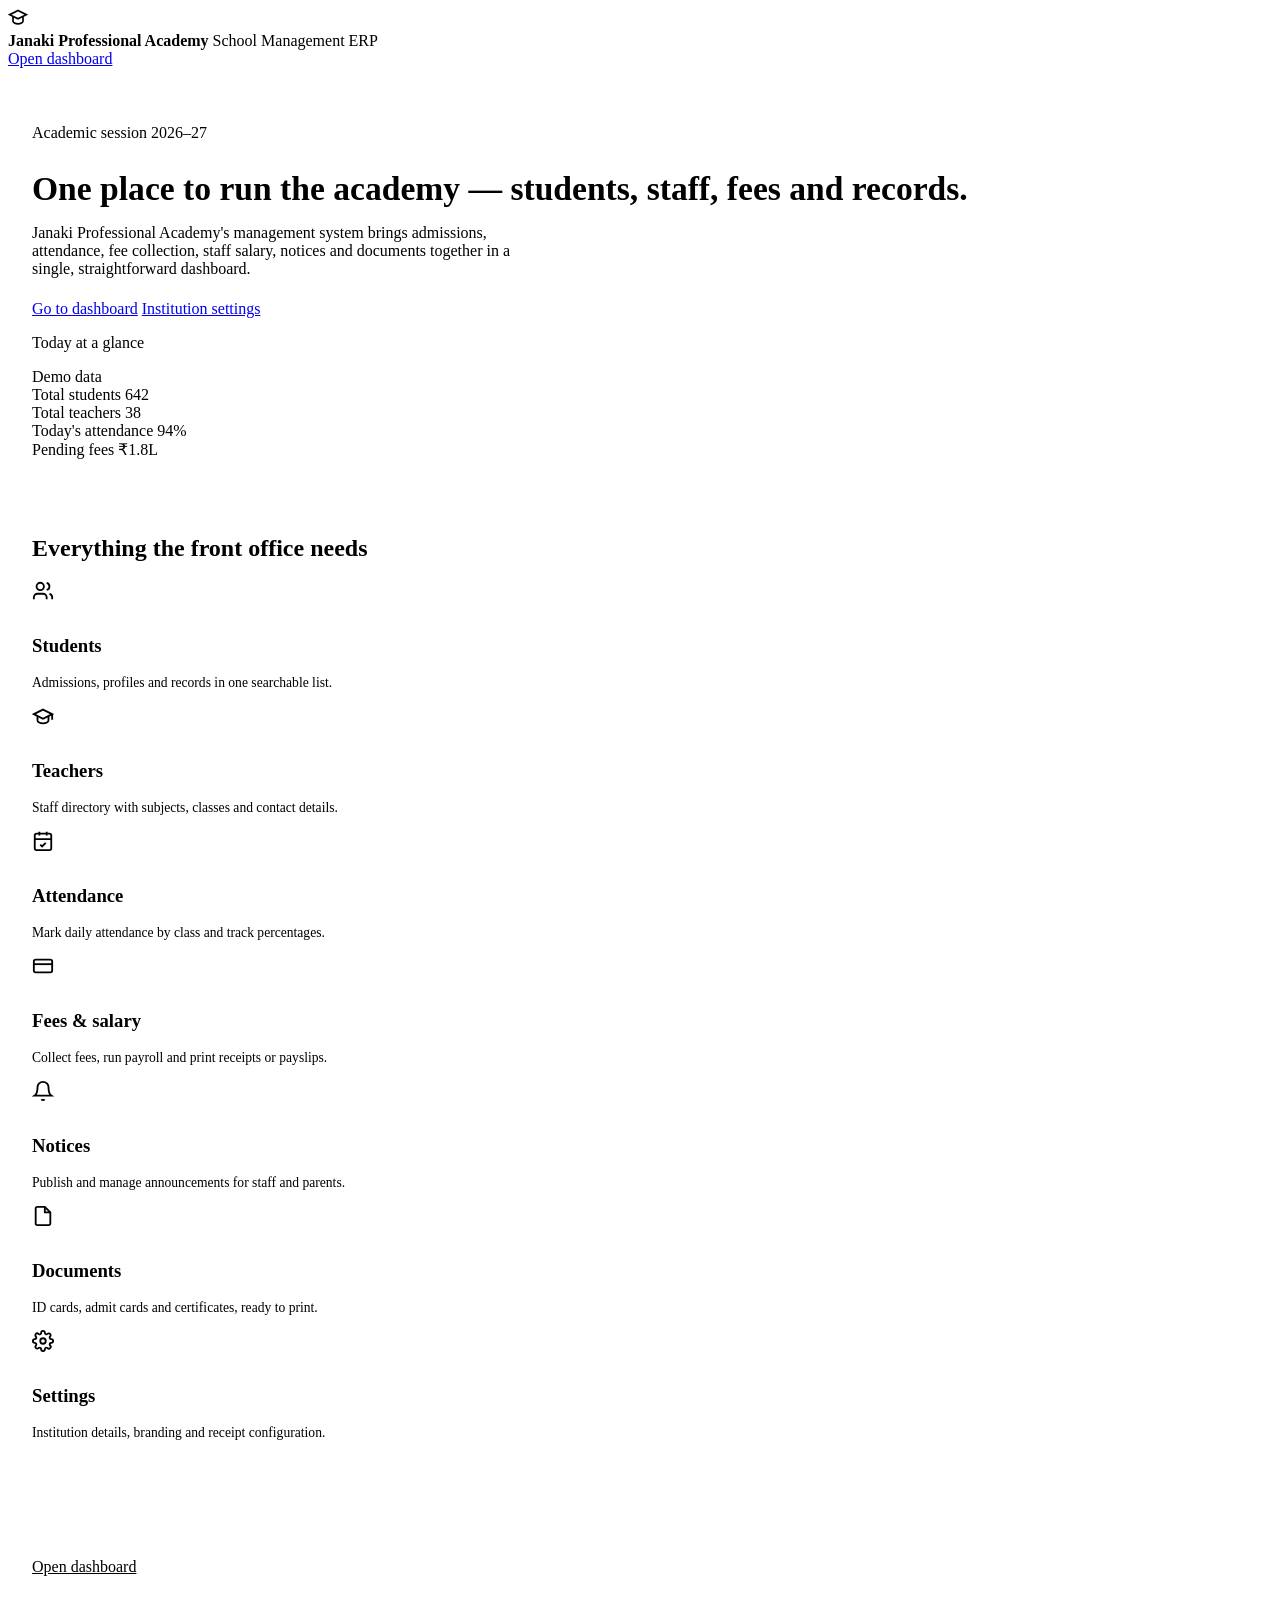
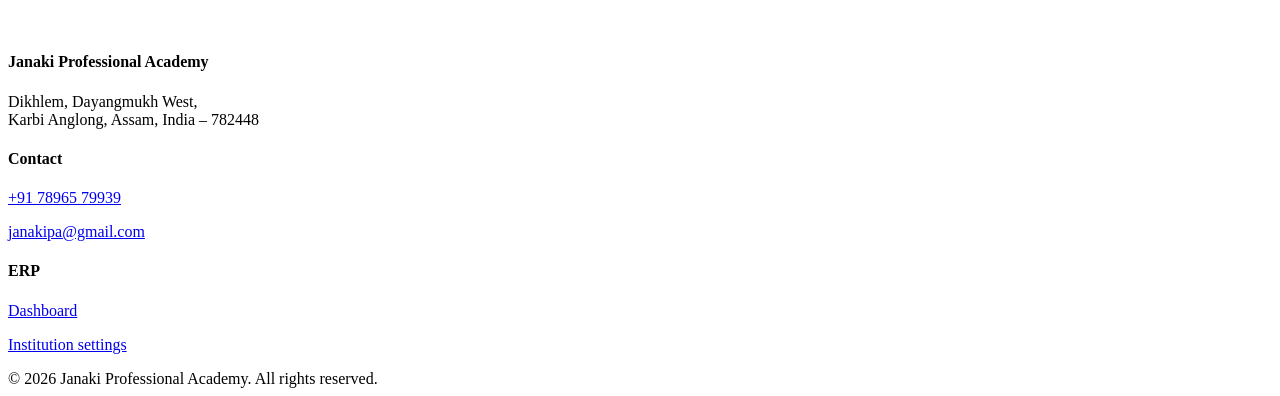
==== index.html @ 8e88dec2 "Add initial HTML structure for the academy website" ====
<!DOCTYPE html>
<html lang="en">
<head>
<meta charset="UTF-8" />
<meta name="viewport" content="width=device-width, initial-scale=1.0" />
<title>Janaki Professional Academy — School Management ERP</title>
<meta name="description" content="School Management ERP for Janaki Professional Academy, Dikhlem, Karbi Anglong, Assam." />
<link rel="stylesheet" href="assets/css/style.css" />
<link rel="stylesheet" href="assets/css/header.css" />
<link rel="stylesheet" href="assets/css/footer.css" />
</head>
<body>

<header class="public-nav">
  <div class="public-nav__brand">
    <div class="site-header__logo" aria-hidden="true">
      <svg viewBox="0 0 24 24" fill="none" stroke="currentColor" stroke-width="2" width="20" height="20">
        <path d="M12 3 2 8l10 5 10-5-10-5Z" />
        <path d="M6 10.5V16c0 1.5 2.7 3 6 3s6-1.5 6-3v-5.5" />
      </svg>
    </div>
    <div>
      <strong>Janaki Professional Academy</strong>
      <span>School Management ERP</span>
    </div>
  </div>
  <nav>
    <a href="pages/dashboard.html" class="btn btn-primary">Open dashboard</a>
  </nav>
</header>

<main>

  <section class="container" style="padding: 56px 24px; max-width: 1400px; margin: 0 auto;">
    <div class="grid" style="grid-template-columns: minmax(0,1.1fr) minmax(0,0.9fr); align-items: center; gap: 40px;">
      <div style="min-width:0;">
        <span class="badge badge-info" style="margin-bottom:14px;">Academic session 2026–27</span>
        <h1 style="font-size: 2.1rem; margin-bottom: 14px;">One place to run the academy — students, staff, fees and records.</h1>
        <p class="text-muted" style="font-size: 1rem; max-width: 60ch;">
          Janaki Professional Academy's management system brings admissions, attendance, fee collection, staff salary, notices and documents together in a single, straightforward dashboard.
        </p>
        <div class="flex flex-wrap gap-8" style="margin-top: 22px;">
          <a href="pages/dashboard.html" class="btn btn-primary">Go to dashboard</a>
          <a href="pages/settings.html" class="btn btn-outline">Institution settings</a>
        </div>
      </div>
      <div class="card" style="min-width:0;">
        <div class="card__header">
          <p class="card__title">Today at a glance</p>
          <span class="badge badge-neutral">Demo data</span>
        </div>
        <div class="grid grid-2">
          <div class="stat-card">
            <span class="stat-card__label">Total students</span>
            <span class="stat-card__value">642</span>
          </div>
          <div class="stat-card">
            <span class="stat-card__label">Total teachers</span>
            <span class="stat-card__value">38</span>
          </div>
          <div class="stat-card">
            <span class="stat-card__label">Today's attendance</span>
            <span class="stat-card__value">94%</span>
          </div>
          <div class="stat-card">
            <span class="stat-card__label">Pending fees</span>
            <span class="stat-card__value">₹1.8L</span>
          </div>
        </div>
      </div>
    </div>
  </section>

  <section class="container" style="padding: 0 24px 56px; max-width: 1400px; margin: 0 auto;">
    <h2 style="margin-bottom: 18px;">Everything the front office needs</h2>
    <div class="grid grid-4">

      <div class="card">
        <svg viewBox="0 0 24 24" fill="none" stroke="currentColor" stroke-width="2" width="22" height="22" style="color:var(--primary); margin-bottom:10px;">
          <path d="M16 21v-2a4 4 0 0 0-4-4H6a4 4 0 0 0-4 4v2" />
          <circle cx="9" cy="7" r="4" />
          <path d="M22 21v-2a4 4 0 0 0-3-3.87" />
          <path d="M16 3.13a4 4 0 0 1 0 7.75" />
        </svg>
        <h3>Students</h3>
        <p class="text-muted" style="font-size:0.85rem;">Admissions, profiles and records in one searchable list.</p>
      </div>

      <div class="card">
        <svg viewBox="0 0 24 24" fill="none" stroke="currentColor" stroke-width="2" width="22" height="22" style="color:var(--primary); margin-bottom:10px;">
          <path d="M22 10v6M2 10l10-5 10 5-10 5-10-5Z" />
          <path d="M6 12v5c0 1.5 2.7 3 6 3s6-1.5 6-3v-5" />
        </svg>
        <h3>Teachers</h3>
        <p class="text-muted" style="font-size:0.85rem;">Staff directory with subjects, classes and contact details.</p>
      </div>

      <div class="card">
        <svg viewBox="0 0 24 24" fill="none" stroke="currentColor" stroke-width="2" width="22" height="22" style="color:var(--primary); margin-bottom:10px;">
          <rect x="3" y="4" width="18" height="18" rx="2" />
          <path d="M16 2v4M8 2v4M3 10h18" />
          <path d="m9 16 2 2 4-4" />
        </svg>
        <h3>Attendance</h3>
        <p class="text-muted" style="font-size:0.85rem;">Mark daily attendance by class and track percentages.</p>
      </div>

      <div class="card">
        <svg viewBox="0 0 24 24" fill="none" stroke="currentColor" stroke-width="2" width="22" height="22" style="color:var(--primary); margin-bottom:10px;">
          <rect x="2" y="5" width="20" height="14" rx="2" />
          <path d="M2 10h20" />
        </svg>
        <h3>Fees &amp; salary</h3>
        <p class="text-muted" style="font-size:0.85rem;">Collect fees, run payroll and print receipts or payslips.</p>
      </div>

      <div class="card">
        <svg viewBox="0 0 24 24" fill="none" stroke="currentColor" stroke-width="2" width="22" height="22" style="color:var(--primary); margin-bottom:10px;">
          <path d="M18 8a6 6 0 1 0-12 0c0 7-3 9-3 9h18s-3-2-3-9" />
          <path d="M13.73 21a2 2 0 0 1-3.46 0" />
        </svg>
        <h3>Notices</h3>
        <p class="text-muted" style="font-size:0.85rem;">Publish and manage announcements for staff and parents.</p>
      </div>

      <div class="card">
        <svg viewBox="0 0 24 24" fill="none" stroke="currentColor" stroke-width="2" width="22" height="22" style="color:var(--primary); margin-bottom:10px;">
          <path d="M14 2H6a2 2 0 0 0-2 2v16a2 2 0 0 0 2 2h12a2 2 0 0 0 2-2V8Z" />
          <path d="M14 2v6h6" />
        </svg>
        <h3>Documents</h3>
        <p class="text-muted" style="font-size:0.85rem;">ID cards, admit cards and certificates, ready to print.</p>
      </div>

      <div class="card">
        <svg viewBox="0 0 24 24" fill="none" stroke="currentColor" stroke-width="2" width="22" height="22" style="color:var(--primary); margin-bottom:10px;">
          <circle cx="12" cy="12" r="3" />
          <path d="M19.4 15a1.7 1.7 0 0 0 .34 1.87l.06.06a2 2 0 1 1-2.83 2.83l-.06-.06a1.7 1.7 0 0 0-1.87-.34 1.7 1.7 0 0 0-1.04 1.56V21a2 2 0 0 1-4 0v-.09A1.7 1.7 0 0 0 9 19.4a1.7 1.7 0 0 0-1.87.34l-.06.06a2 2 0 1 1-2.83-2.83l.06-.06A1.7 1.7 0 0 0 4.6 15a1.7 1.7 0 0 0-1.56-1.04H3a2 2 0 0 1 0-4h.09A1.7 1.7 0 0 0 4.6 9a1.7 1.7 0 0 0-.34-1.87l-.06-.06a2 2 0 1 1 2.83-2.83l.06.06A1.7 1.7 0 0 0 9 4.6a1.7 1.7 0 0 0 1.04-1.56V3a2 2 0 0 1 4 0v.09A1.7 1.7 0 0 0 15 4.6a1.7 1.7 0 0 0 1.87-.34l.06-.06a2 2 0 1 1 2.83 2.83l-.06.06A1.7 1.7 0 0 0 19.4 9a1.7 1.7 0 0 0 1.56 1.04H21a2 2 0 0 1 0 4h-.09A1.7 1.7 0 0 0 19.4 15Z" />
        </svg>
        <h3>Settings</h3>
        <p class="text-muted" style="font-size:0.85rem;">Institution details, branding and receipt configuration.</p>
      </div>

      <div class="card" style="display:flex; flex-direction:column; justify-content:center; background: var(--primary); border-color: var(--primary);">
        <h3 style="color:#fff;">Ready to begin?</h3>
        <p style="font-size:0.85rem; color: rgba(255,255,255,0.85); margin-bottom: 14px;">Open the dashboard to see today's overview.</p>
        <a href="pages/dashboard.html" class="btn" style="background:#fff; border-color:#fff; color:var(--primary); align-self:flex-start;">Open dashboard</a>
      </div>

    </div>
  </section>

</main>

<footer class="public-footer">
  <div class="public-footer__inner">
    <div>
      <h4>Janaki Professional Academy</h4>
      <p>Dikhlem, Dayangmukh West,<br />Karbi Anglong, Assam, India – 782448</p>
    </div>
    <div>
      <h4>Contact</h4>
      <p><a href="tel:+917896579939">+91 78965 79939</a></p>
      <p><a href="mailto:janakipa@gmail.com">janakipa@gmail.com</a></p>
    </div>
    <div>
      <h4>ERP</h4>
      <p><a href="pages/dashboard.html">Dashboard</a></p>
      <p><a href="pages/settings.html">Institution settings</a></p>
    </div>
  </div>
  <div class="public-footer__bottom">
    &copy; 2026 Janaki Professional Academy. All rights reserved.
  </div>
</footer>

<script src="assets/js/script.js"></script>
</body>
</html>
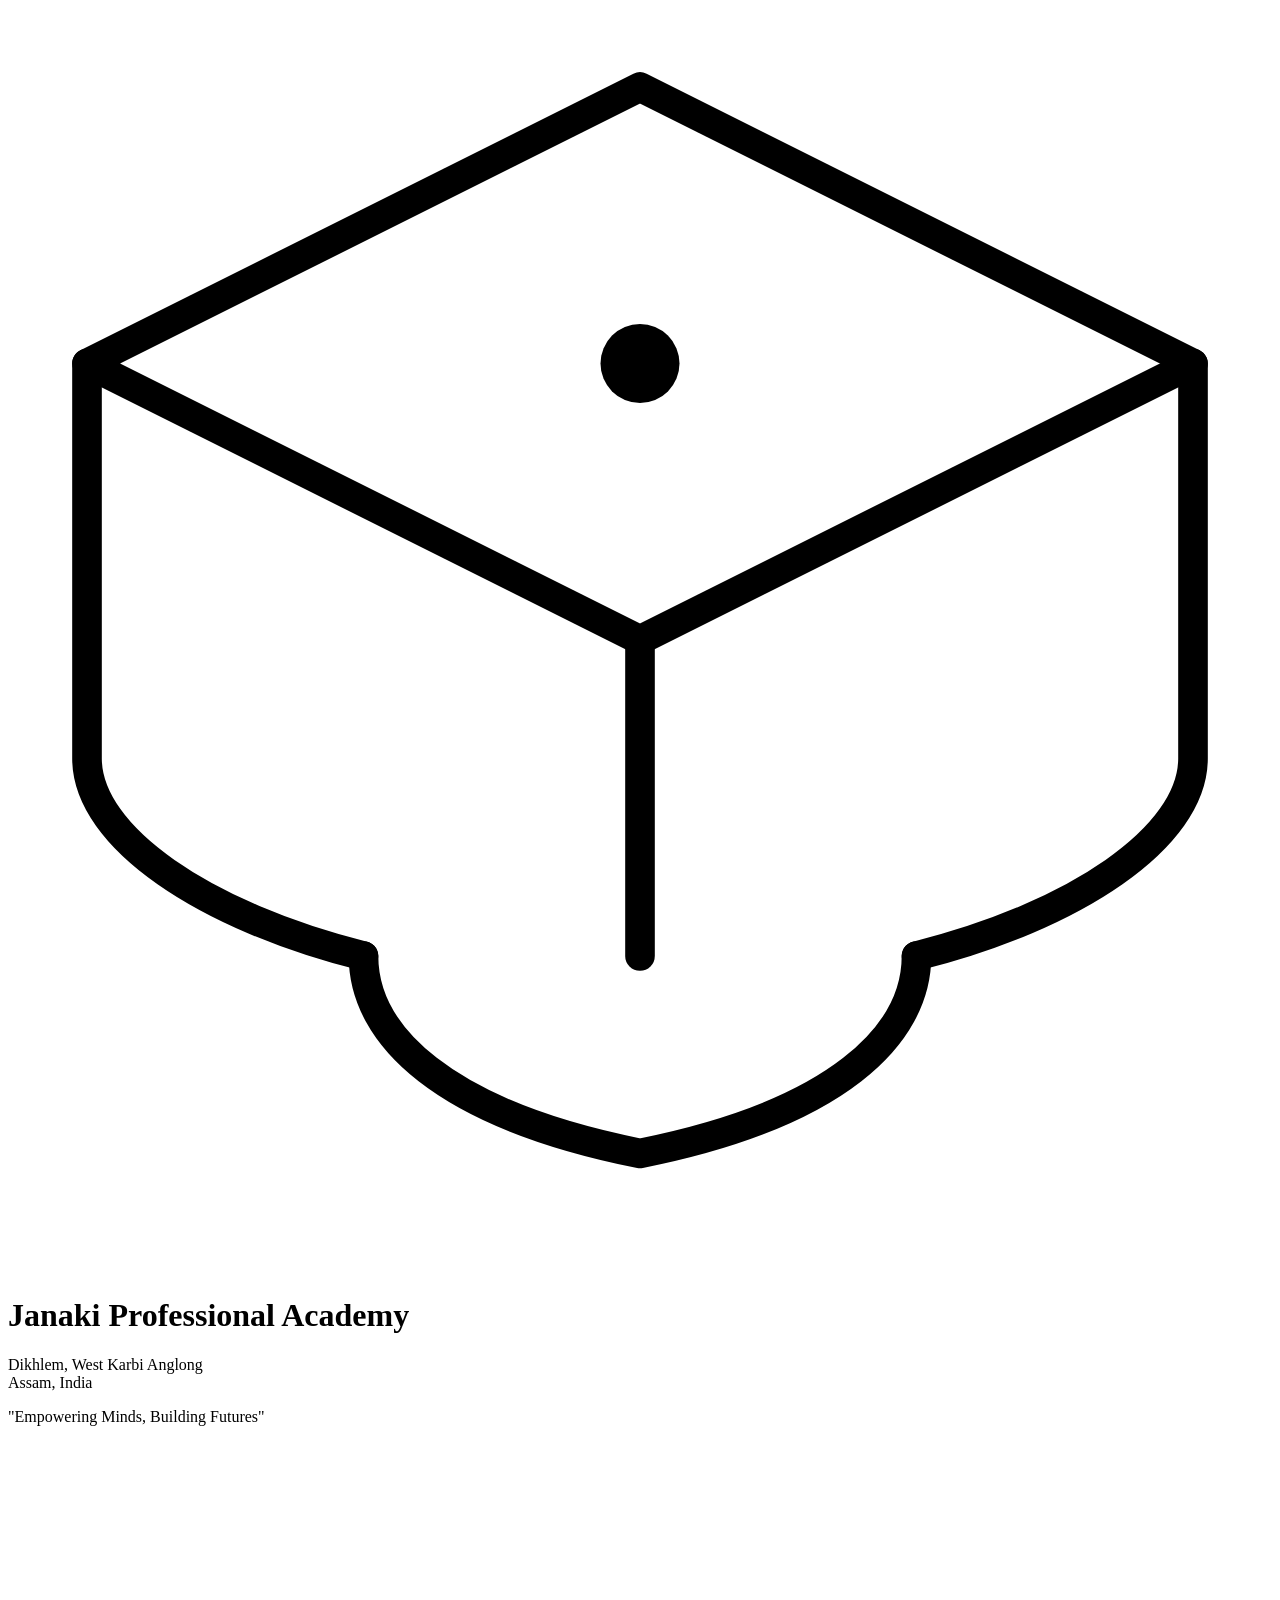
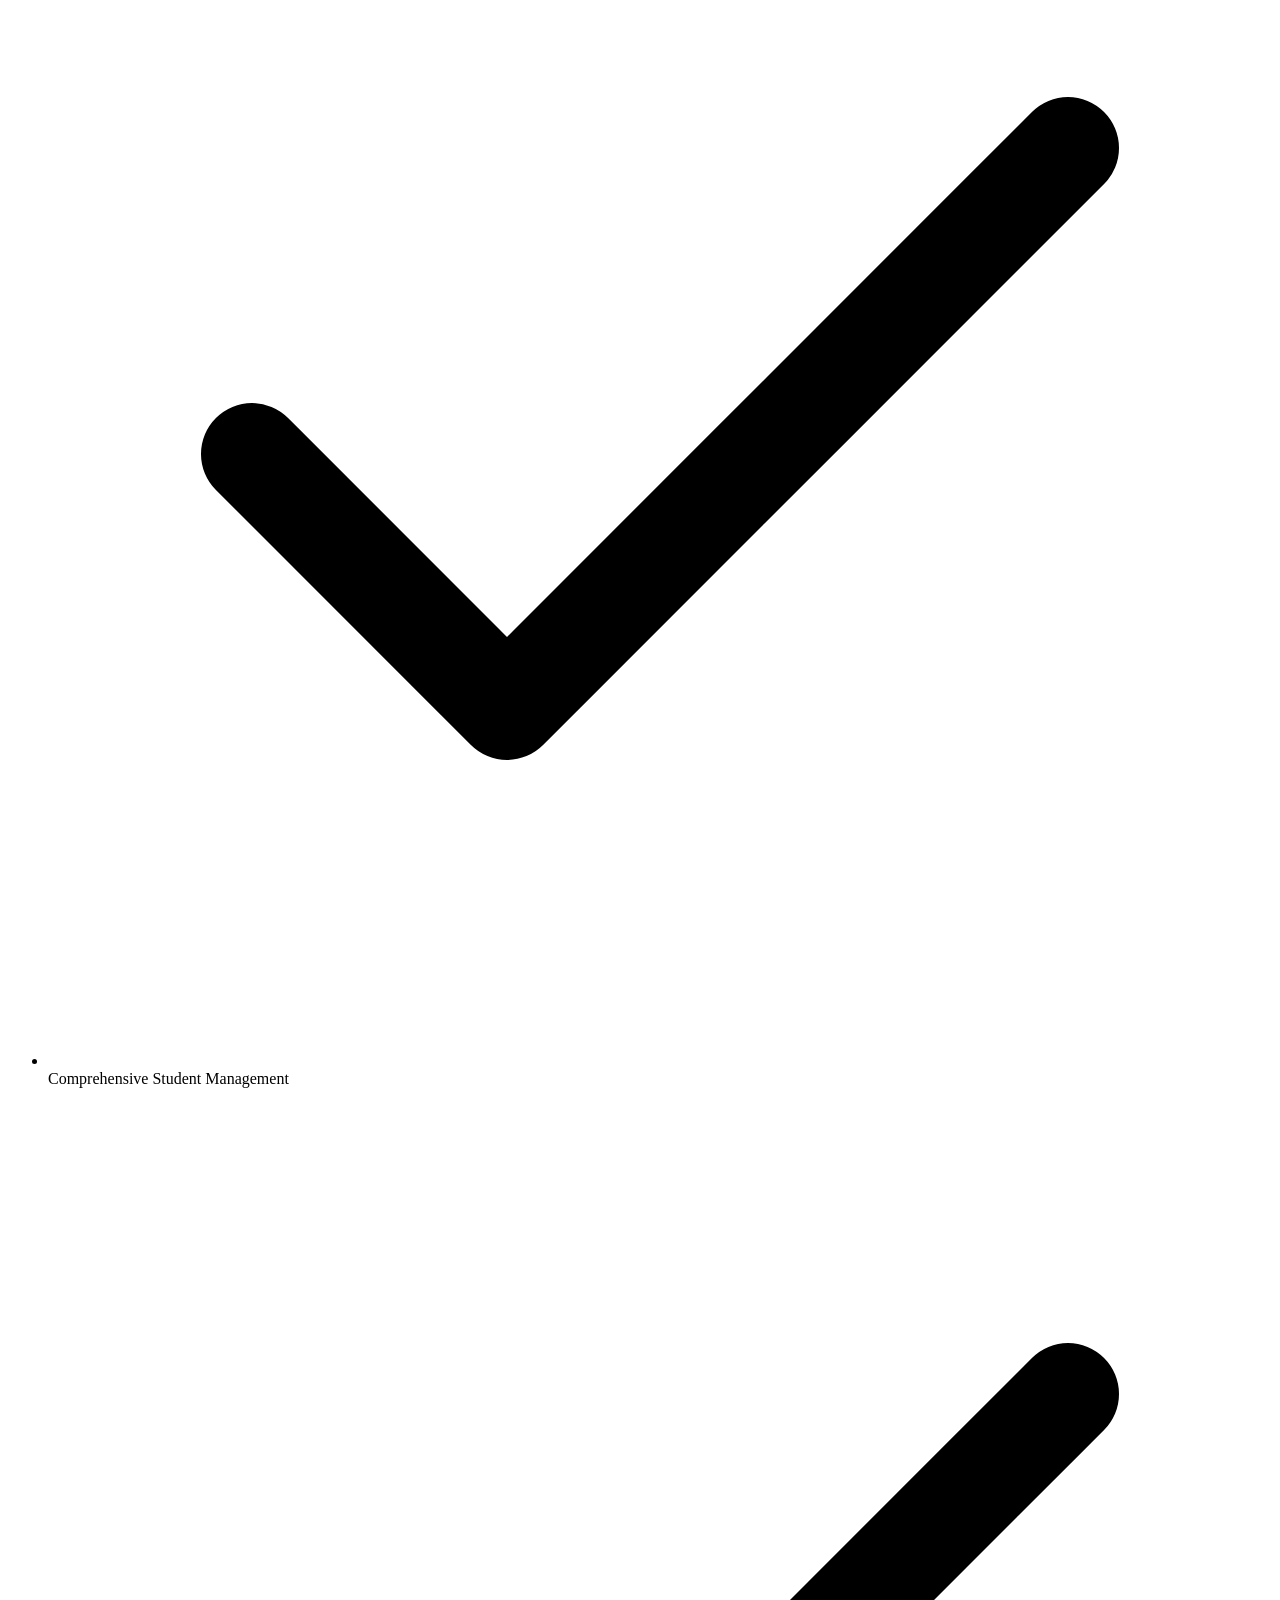
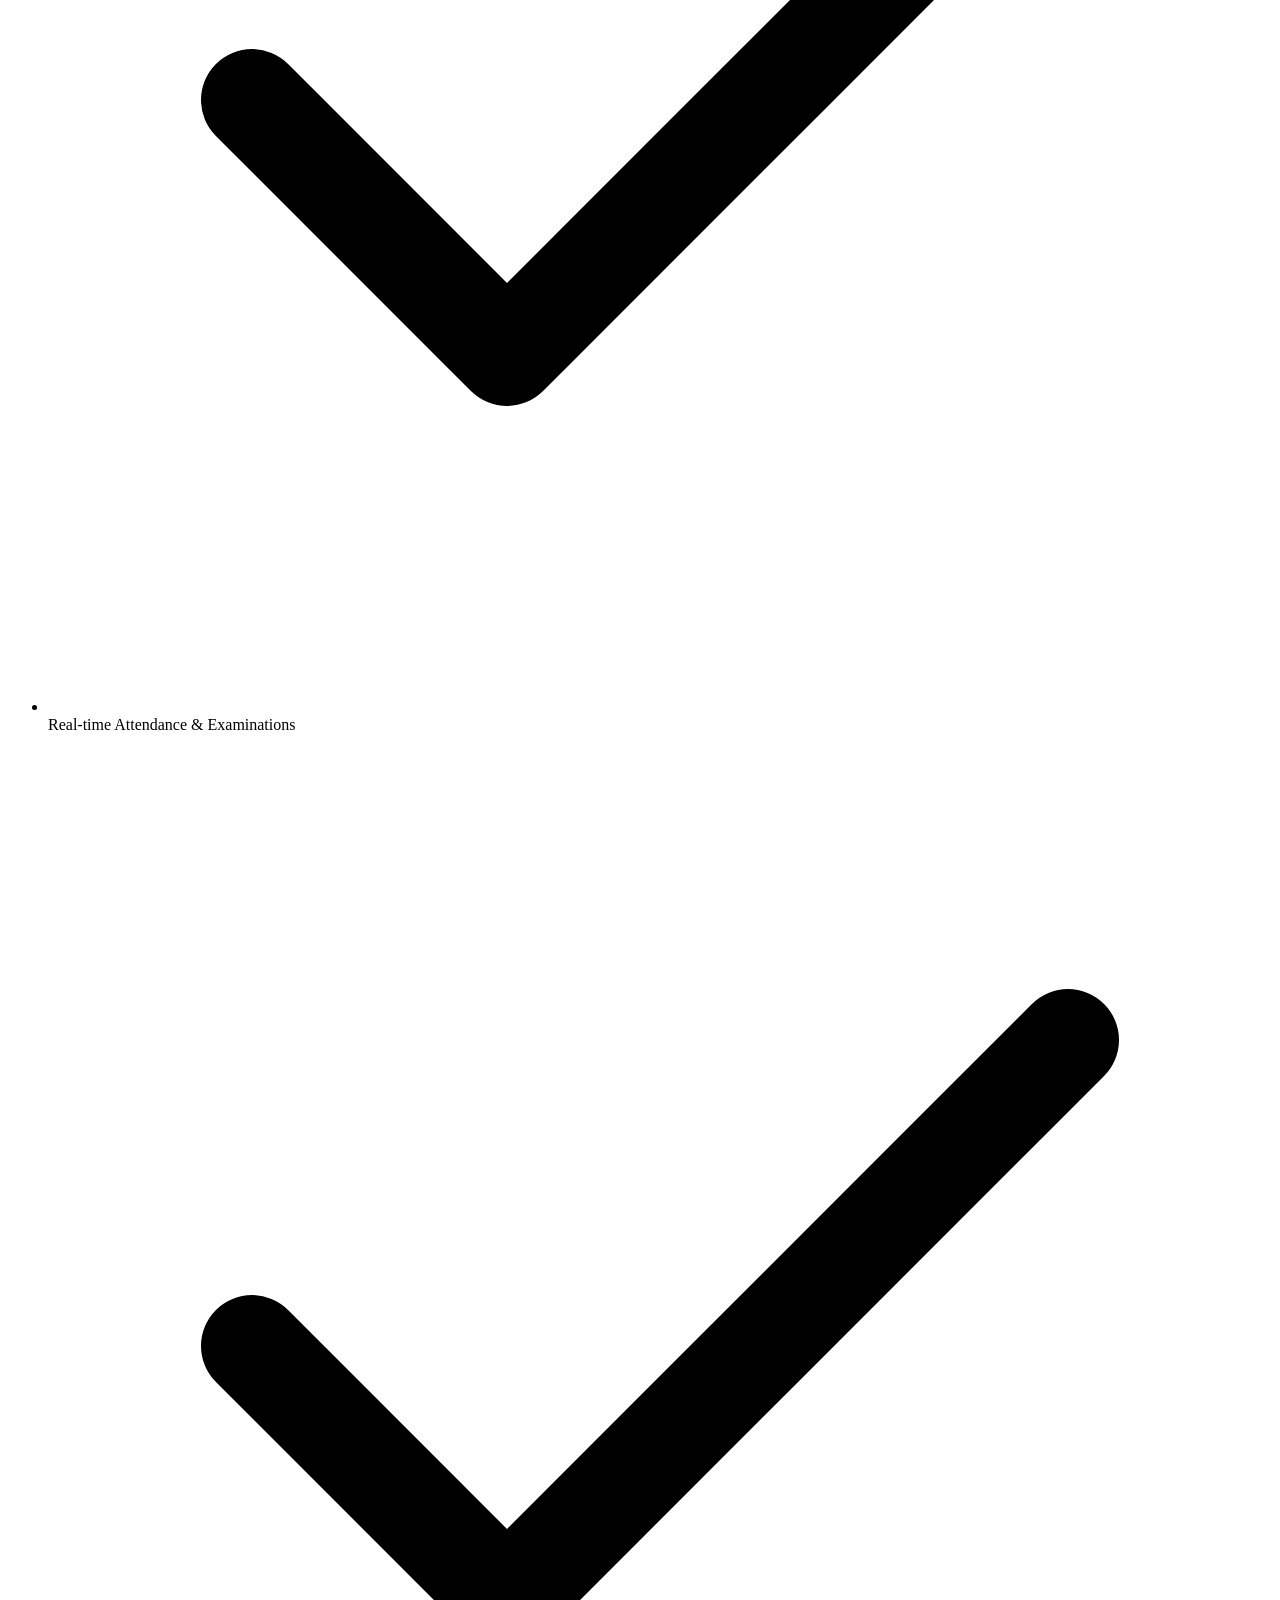
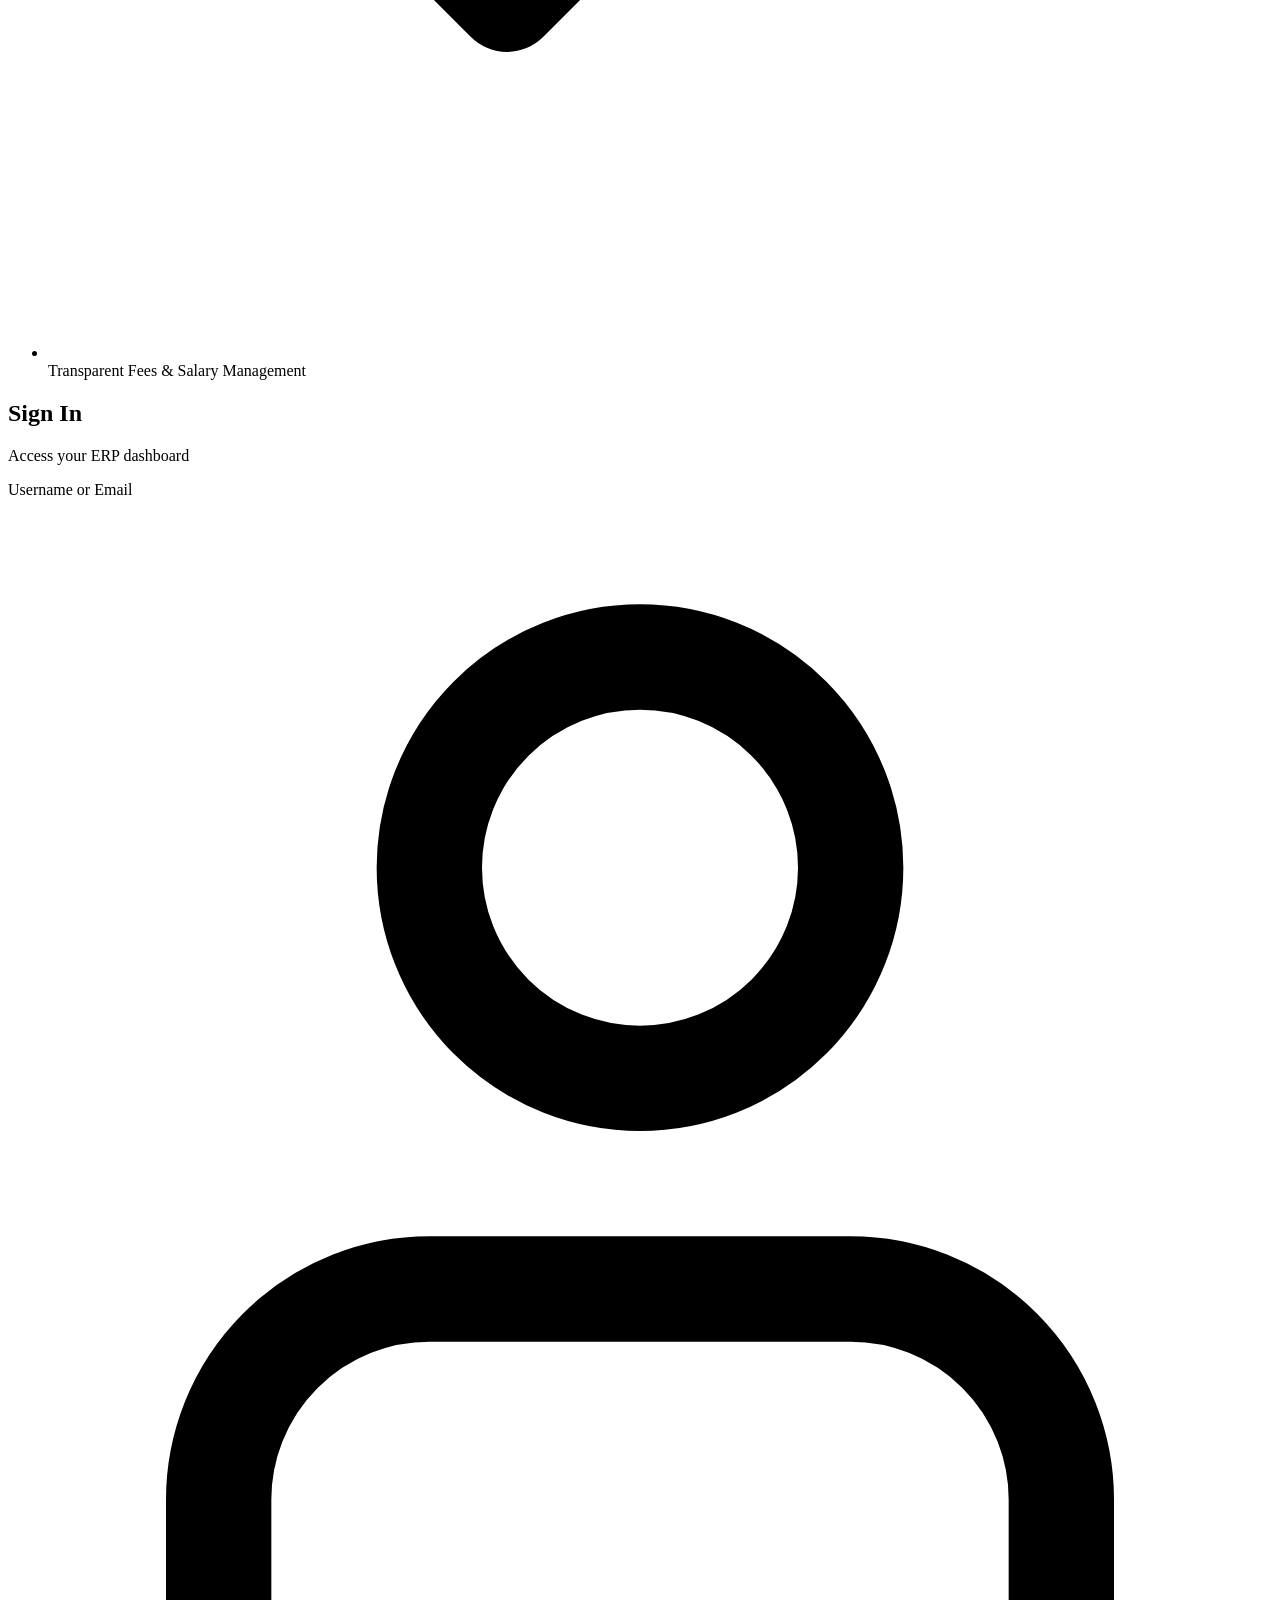
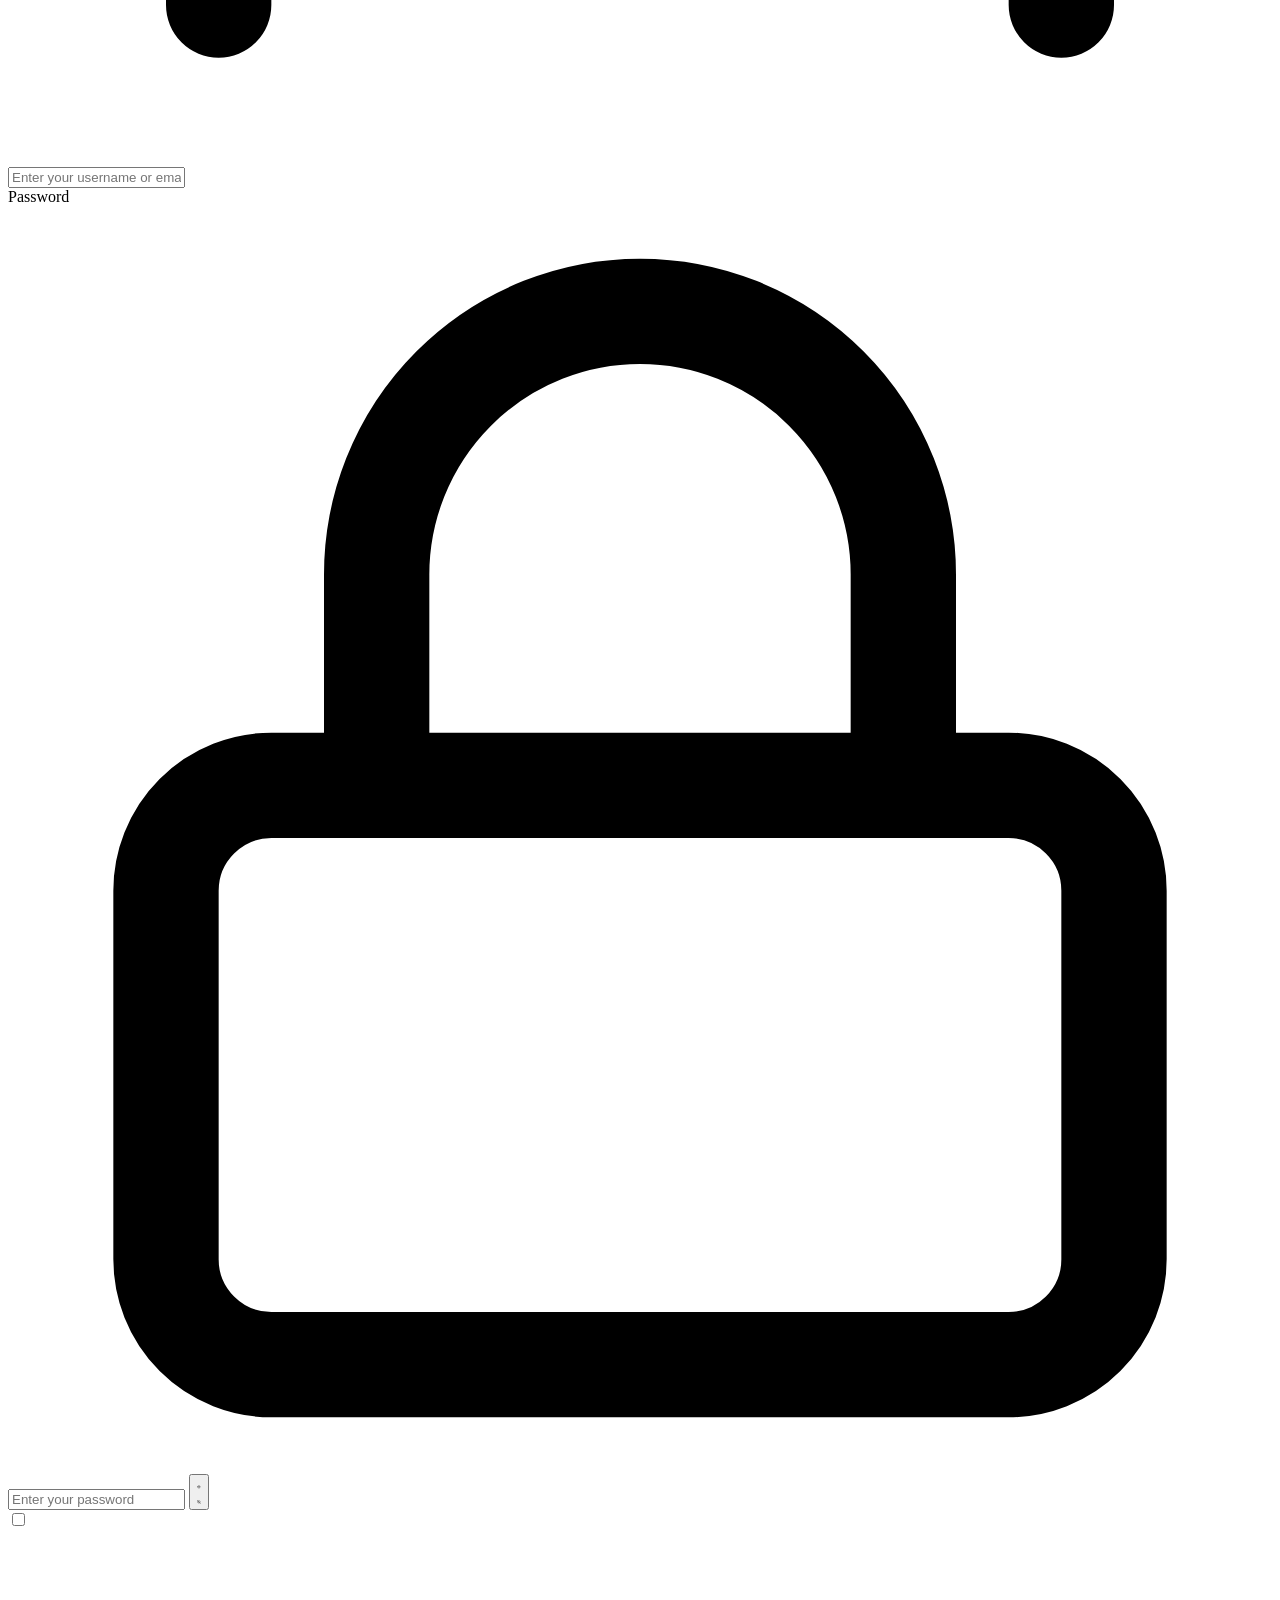
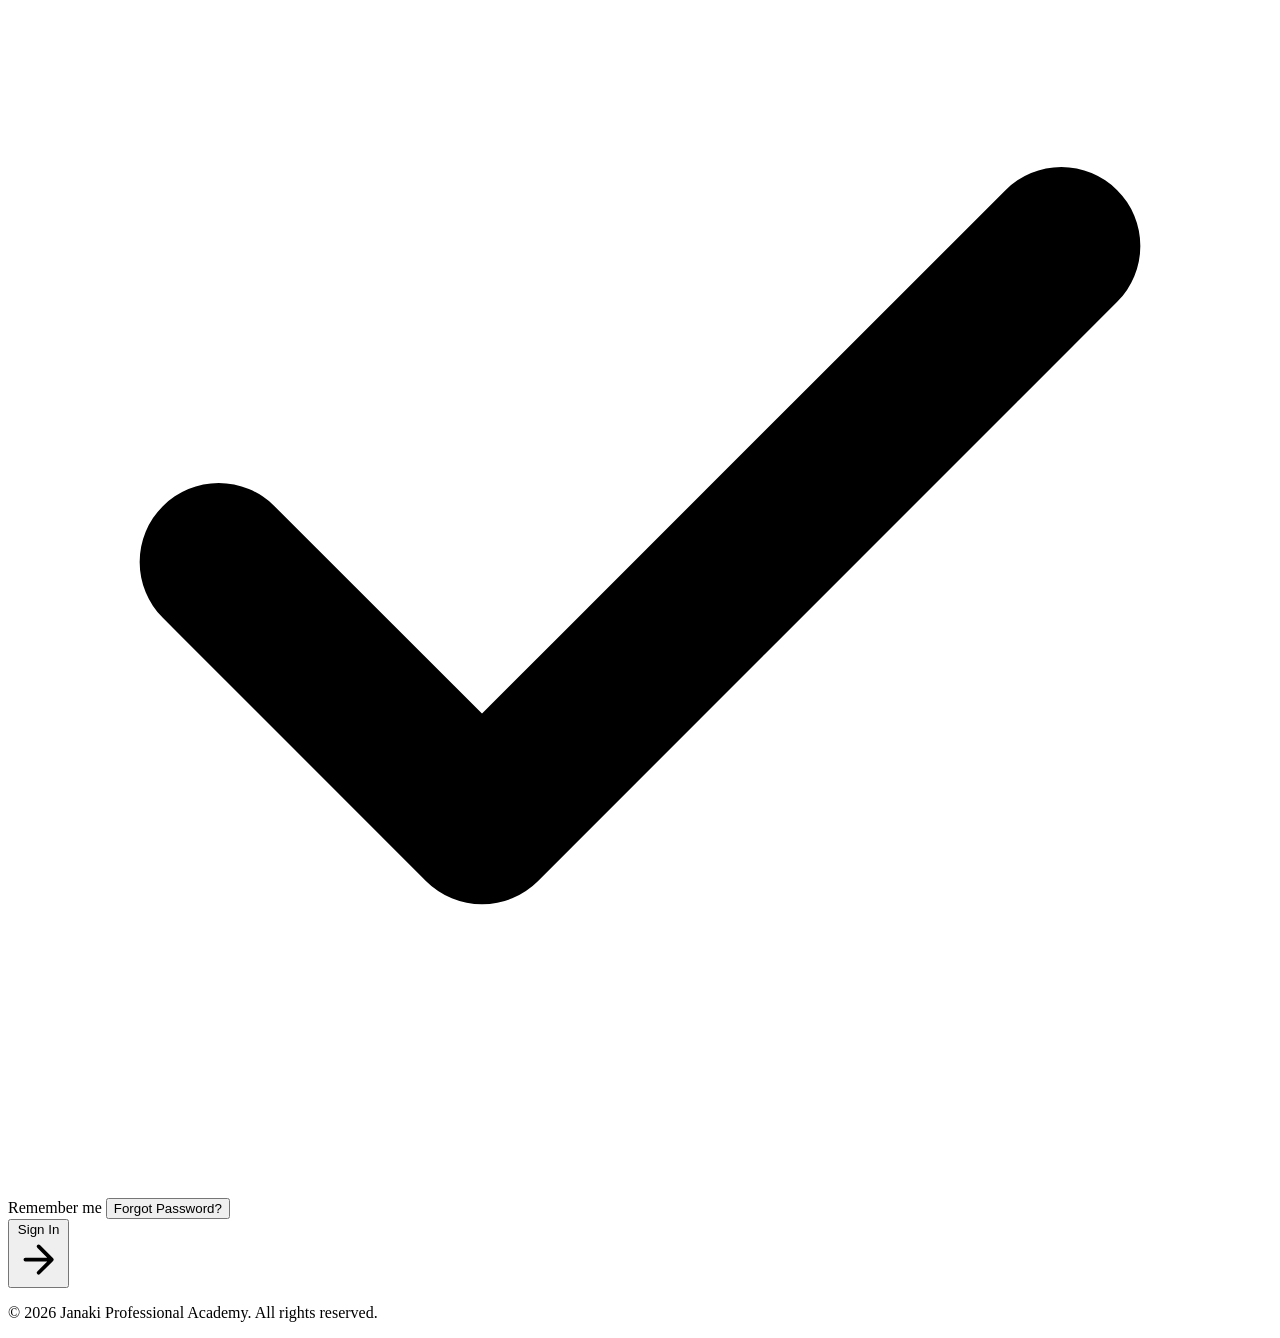
==== commit d2cd4a56: "Update index.html" ====
--- a/index.html
+++ b/index.html
@@ -1,179 +1,218 @@
 <!DOCTYPE html>
 <html lang="en">
 <head>
-<meta charset="UTF-8" />
-<meta name="viewport" content="width=device-width, initial-scale=1.0" />
-<title>Janaki Professional Academy — School Management ERP</title>
-<meta name="description" content="School Management ERP for Janaki Professional Academy, Dikhlem, Karbi Anglong, Assam." />
-<link rel="stylesheet" href="assets/css/style.css" />
-<link rel="stylesheet" href="assets/css/header.css" />
-<link rel="stylesheet" href="assets/css/footer.css" />
+    <meta charset="UTF-8">
+    <meta name="viewport" content="width=device-width, initial-scale=1.0">
+    <title>Login — Janaki Professional Academy ERP</title>
+    <meta name="description" content="School Management ERP — Janaki Professional Academy, Dikhlem, West Karbi Anglong, Assam, India">
+    <link rel="stylesheet" href="css/style.css">
 </head>
-<body>
-
-<header class="public-nav">
-  <div class="public-nav__brand">
-    <div class="site-header__logo" aria-hidden="true">
-      <svg viewBox="0 0 24 24" fill="none" stroke="currentColor" stroke-width="2" width="20" height="20">
-        <path d="M12 3 2 8l10 5 10-5-10-5Z" />
-        <path d="M6 10.5V16c0 1.5 2.7 3 6 3s6-1.5 6-3v-5.5" />
-      </svg>
+<body class="login-page">
+
+    <!-- ============================================================
+    LOGIN PAGE — SPLIT LAYOUT
+    Left: Branding Panel | Right: Login Form
+    ============================================================ -->
+    <div class="login-wrapper">
+        <!-- LEFT BRANDING PANEL -->
+        <div class="login-branding" aria-hidden="true">
+            <div class="login-branding-inner">
+                <!-- School Logo (SVG) -->
+                <div class="login-logo">
+                    <svg xmlns="http://www.w3.org/2000/svg" viewBox="0 0 64 64" fill="none" stroke="currentColor" stroke-width="1.5" stroke-linecap="round" stroke-linejoin="round">
+                        <path d="M32 4 4 18l28 14 28-14-28-14z" />
+                        <path d="M4 18v20c0 4 6 8 14 10M60 18v20c0 4-6 8-14 10" />
+                        <path d="M32 32v16" />
+                        <path d="M18 48c0 4 4 8 14 10 10-2 14-6 14-10" />
+                        <circle cx="32" cy="18" r="2" fill="currentColor" stroke="none" />
+                    </svg>
+                </div>
+                <!-- School Name -->
+                <h1 class="login-school-name">Janaki Professional Academy</h1>
+                <!-- Address -->
+                <p class="login-school-address">
+                    Dikhlem, West Karbi Anglong<br>
+                    Assam, India
+                </p>
+                <!-- Tagline -->
+                <p class="login-tagline">
+                    "Empowering Minds, Building Futures"
+                </p>
+                <!-- Decorative Divider -->
+                <div class="login-divider"></div>
+                <!-- Feature List -->
+                <ul class="login-feature-list">
+                    <li>
+                        <svg xmlns="http://www.w3.org/2000/svg" viewBox="0 0 24 24" fill="none" stroke="currentColor" stroke-width="2" stroke-linecap="round" stroke-linejoin="round"><polyline points="20 6 9 17 4 12" /></svg>
+                        Comprehensive Student Management
+                    </li>
+                    <li>
+                        <svg xmlns="http://www.w3.org/2000/svg" viewBox="0 0 24 24" fill="none" stroke="currentColor" stroke-width="2" stroke-linecap="round" stroke-linejoin="round"><polyline points="20 6 9 17 4 12" /></svg>
+                        Real-time Attendance &amp; Examinations
+                    </li>
+                    <li>
+                        <svg xmlns="http://www.w3.org/2000/svg" viewBox="0 0 24 24" fill="none" stroke="currentColor" stroke-width="2" stroke-linecap="round" stroke-linejoin="round"><polyline points="20 6 9 17 4 12" /></svg>
+                        Transparent Fees &amp; Salary Management
+                    </li>
+                </ul>
+            </div>
+        </div>
+
+        <!-- RIGHT LOGIN FORM PANEL -->
+        <div class="login-form-panel">
+            <div class="login-form-container">
+                <!-- Card -->
+                <div class="card login-card">
+                    <div class="card-header login-card-header">
+                        <h2 class="login-title">Sign In</h2>
+                        <p class="login-subtitle">Access your ERP dashboard</p>
+                    </div>
+                    <div class="card-body login-card-body">
+                        <!-- Error / Success Notification (hidden by default) -->
+                        <div id="login-message" class="login-message" role="alert" hidden></div>
+
+                        <!-- Login Form -->
+                        <form id="login-form" novalidate autocomplete="off">
+                            <!-- Username / Email -->
+                            <div class="form-group">
+                                <label for="username" class="form-label">Username or Email</label>
+                                <div class="input-group">
+                                    <span class="input-group-icon" aria-hidden="true">
+                                        <svg xmlns="http://www.w3.org/2000/svg" viewBox="0 0 24 24" fill="none" stroke="currentColor" stroke-width="2" stroke-linecap="round" stroke-linejoin="round"><path d="M20 21v-2a4 4 0 0 0-4-4H8a4 4 0 0 0-4 4v2" /><circle cx="12" cy="7" r="4" /></svg>
+                                    </span>
+                                    <input
+                                    type="text"
+                                    id="username"
+                                    name="username"
+                                    class="form-control"
+                                    placeholder="Enter your username or email"
+                                    required
+                                    autocomplete="username"
+                                    aria-required="true"
+                                    />
+                                </div>
+                                <small class="form-error" id="username-error" hidden>Please enter your username or email.</small>
+                            </div>
+
+                            <!-- Password -->
+                            <div class="form-group">
+                                <label for="password" class="form-label">Password</label>
+                                <div class="input-group">
+                                    <span class="input-group-icon" aria-hidden="true">
+                                        <svg xmlns="http://www.w3.org/2000/svg" viewBox="0 0 24 24" fill="none" stroke="currentColor" stroke-width="2" stroke-linecap="round" stroke-linejoin="round"><rect x="3" y="11" width="18" height="11" rx="2" ry="2" /><path d="M7 11V7a5 5 0 0 1 10 0v4" /></svg>
+                                    </span>
+                                    <input
+                                    type="password"
+                                    id="password"
+                                    name="password"
+                                    class="form-control"
+                                    placeholder="Enter your password"
+                                    required
+                                    autocomplete="current-password"
+                                    aria-required="true"
+                                    />
+                                    <button
+                                    type="button"
+                                    class="password-toggle"
+                                    id="toggle-password"
+                                    aria-label="Show password"
+                                    title="Show password"
+                                    >
+                                    <!-- Eye Icon (shown when password is hidden) -->
+                                    <svg id="eye-icon" xmlns="http://www.w3.org/2000/svg" viewBox="0 0 24 24" fill="none" stroke="currentColor" stroke-width="2" stroke-linecap="round" stroke-linejoin="round"><path d="M1 12s4-8 11-8 11 8 11 8-4 8-11 8-11-8-11-8z" /><circle cx="12" cy="12" r="3" /></svg>
+                                    <!-- Eye-off Icon (shown when password is visible) -->
+                                    <svg id="eye-off-icon" xmlns="http://www.w3.org/2000/svg" viewBox="0 0 24 24" fill="none" stroke="currentColor" stroke-width="2" stroke-linecap="round" stroke-linejoin="round" hidden><path d="M17.94 17.94A10.07 10.07 0 0 1 12 20c-7 0-11-8-11-8a18.45 18.45 0 0 1 5.06-5.94M9.9 4.24A9.12 9.12 0 0 1 12 4c7 0 11 8 11 8a18.5 18.5 0 0 1-2.16 3.19m-6.72-1.07a3 3 0 1 1-4.24-4.24" /><line x1="1" y1="1" x2="23" y2="23" /></svg>
+                                </button>
+                            </div>
+                            <small class="form-error" id="password-error" hidden>Please enter your password.</small>
+                        </div>
+
+                        <!-- Remember Me + Forgot Password -->
+                        <div class="login-options-row">
+                            <label class="checkbox-label">
+                                <input type="checkbox" id="remember-me" name="remember-me" />
+                                <span class="checkbox-custom" aria-hidden="true">
+                                    <svg xmlns="http://www.w3.org/2000/svg" viewBox="0 0 24 24" fill="none" stroke="currentColor" stroke-width="3" stroke-linecap="round" stroke-linejoin="round"><polyline points="20 6 9 17 4 12" /></svg>
+                                </span>
+                                <span class="checkbox-text">Remember me</span>
+                            </label>
+                            <button type="button" class="btn-link" id="forgot-password-link" aria-label="Forgot password">
+                                Forgot Password?
+                            </button>
+                        </div>
+
+                        <!-- Submit Button -->
+                        <button type="submit" class="btn btn-primary btn-block login-submit-btn">
+                            <span class="btn-text">Sign In</span>
+                            <svg class="btn-icon" xmlns="http://www.w3.org/2000/svg" viewBox="0 0 24 24" fill="none" stroke="currentColor" stroke-width="2" stroke-linecap="round" stroke-linejoin="round"><path d="M5 12h14M12 5l7 7-7 7" /></svg>
+                        </button>
+                    </form>
+                </div>
+                <!-- Card Footer -->
+                <div class="card-footer login-card-footer">
+                    <p class="login-footer-text">
+                        &copy; 2026 Janaki Professional Academy. All rights reserved.
+                    </p>
+                </div>
+            </div>
+        </div>
     </div>
-    <div>
-      <strong>Janaki Professional Academy</strong>
-      <span>School Management ERP</span>
+</div>
+
+<!-- ============================================================
+FORGOT PASSWORD MODAL
+============================================================ -->
+<div class="modal-overlay" id="forgot-password-modal" role="dialog" aria-modal="true" aria-labelledby="forgot-password-title" hidden>
+    <div class="modal-container modal-sm">
+        <div class="modal-header">
+            <h3 class="modal-title" id="forgot-password-title">Reset Password</h3>
+            <button type="button" class="btn-icon modal-close" id="forgot-password-close" aria-label="Close modal">
+                <svg xmlns="http://www.w3.org/2000/svg" viewBox="0 0 24 24" fill="none" stroke="currentColor" stroke-width="2" stroke-linecap="round" stroke-linejoin="round"><line x1="18" y1="6" x2="6" y2="18" /><line x1="6" y1="6" x2="18" y2="18" /></svg>
+            </button>
+        </div>
+        <div class="modal-body">
+            <p class="modal-description">
+                Enter your registered email address. We will send you a password reset link.
+            </p>
+            <form id="forgot-password-form" novalidate>
+                <div class="form-group">
+                    <label for="reset-email" class="form-label">Email Address</label>
+                    <div class="input-group">
+                        <span class="input-group-icon" aria-hidden="true">
+                            <svg xmlns="http://www.w3.org/2000/svg" viewBox="0 0 24 24" fill="none" stroke="currentColor" stroke-width="2" stroke-linecap="round" stroke-linejoin="round"><path d="M4 4h16c1.1 0 2 .9 2 2v12c0 1.1-.9 2-2 2H4c-1.1 0-2-.9-2-2V6c0-1.1.9-2 2-2z" /><polyline points="22,6 12,13 2,6" /></svg>
+                        </span>
+                        <input
+                        type="email"
+                        id="reset-email"
+                        name="reset-email"
+                        class="form-control"
+                        placeholder="Enter your registered email"
+                        required
+                        autocomplete="email"
+                        />
+                    </div>
+                    <small class="form-error" id="reset-email-error" hidden>Please enter a valid email address.</small>
+                </div>
+                <div class="modal-actions">
+                    <button type="button" class="btn btn-secondary" id="forgot-password-cancel">Cancel</button>
+                    <button type="submit" class="btn btn-primary">Send Reset Link</button>
+                </div>
+            </form>
+            <!-- Success message (hidden by default) -->
+            <div id="reset-success" class="reset-success" hidden>
+                <svg xmlns="http://www.w3.org/2000/svg" viewBox="0 0 24 24" fill="none" stroke="currentColor" stroke-width="2" stroke-linecap="round" stroke-linejoin="round"><circle cx="12" cy="12" r="10" /><polyline points="12 6 12 12 16 14" /></svg>
+                <p>Password reset link sent! Check your email.</p>
+            </div>
+        </div>
     </div>
-  </div>
-  <nav>
-    <a href="pages/dashboard.html" class="btn btn-primary">Open dashboard</a>
-  </nav>
-</header>
-
-<main>
-
-  <section class="container" style="padding: 56px 24px; max-width: 1400px; margin: 0 auto;">
-    <div class="grid" style="grid-template-columns: minmax(0,1.1fr) minmax(0,0.9fr); align-items: center; gap: 40px;">
-      <div style="min-width:0;">
-        <span class="badge badge-info" style="margin-bottom:14px;">Academic session 2026–27</span>
-        <h1 style="font-size: 2.1rem; margin-bottom: 14px;">One place to run the academy — students, staff, fees and records.</h1>
-        <p class="text-muted" style="font-size: 1rem; max-width: 60ch;">
-          Janaki Professional Academy's management system brings admissions, attendance, fee collection, staff salary, notices and documents together in a single, straightforward dashboard.
-        </p>
-        <div class="flex flex-wrap gap-8" style="margin-top: 22px;">
-          <a href="pages/dashboard.html" class="btn btn-primary">Go to dashboard</a>
-          <a href="pages/settings.html" class="btn btn-outline">Institution settings</a>
-        </div>
-      </div>
-      <div class="card" style="min-width:0;">
-        <div class="card__header">
-          <p class="card__title">Today at a glance</p>
-          <span class="badge badge-neutral">Demo data</span>
-        </div>
-        <div class="grid grid-2">
-          <div class="stat-card">
-            <span class="stat-card__label">Total students</span>
-            <span class="stat-card__value">642</span>
-          </div>
-          <div class="stat-card">
-            <span class="stat-card__label">Total teachers</span>
-            <span class="stat-card__value">38</span>
-          </div>
-          <div class="stat-card">
-            <span class="stat-card__label">Today's attendance</span>
-            <span class="stat-card__value">94%</span>
-          </div>
-          <div class="stat-card">
-            <span class="stat-card__label">Pending fees</span>
-            <span class="stat-card__value">₹1.8L</span>
-          </div>
-        </div>
-      </div>
-    </div>
-  </section>
-
-  <section class="container" style="padding: 0 24px 56px; max-width: 1400px; margin: 0 auto;">
-    <h2 style="margin-bottom: 18px;">Everything the front office needs</h2>
-    <div class="grid grid-4">
-
-      <div class="card">
-        <svg viewBox="0 0 24 24" fill="none" stroke="currentColor" stroke-width="2" width="22" height="22" style="color:var(--primary); margin-bottom:10px;">
-          <path d="M16 21v-2a4 4 0 0 0-4-4H6a4 4 0 0 0-4 4v2" />
-          <circle cx="9" cy="7" r="4" />
-          <path d="M22 21v-2a4 4 0 0 0-3-3.87" />
-          <path d="M16 3.13a4 4 0 0 1 0 7.75" />
-        </svg>
-        <h3>Students</h3>
-        <p class="text-muted" style="font-size:0.85rem;">Admissions, profiles and records in one searchable list.</p>
-      </div>
-
-      <div class="card">
-        <svg viewBox="0 0 24 24" fill="none" stroke="currentColor" stroke-width="2" width="22" height="22" style="color:var(--primary); margin-bottom:10px;">
-          <path d="M22 10v6M2 10l10-5 10 5-10 5-10-5Z" />
-          <path d="M6 12v5c0 1.5 2.7 3 6 3s6-1.5 6-3v-5" />
-        </svg>
-        <h3>Teachers</h3>
-        <p class="text-muted" style="font-size:0.85rem;">Staff directory with subjects, classes and contact details.</p>
-      </div>
-
-      <div class="card">
-        <svg viewBox="0 0 24 24" fill="none" stroke="currentColor" stroke-width="2" width="22" height="22" style="color:var(--primary); margin-bottom:10px;">
-          <rect x="3" y="4" width="18" height="18" rx="2" />
-          <path d="M16 2v4M8 2v4M3 10h18" />
-          <path d="m9 16 2 2 4-4" />
-        </svg>
-        <h3>Attendance</h3>
-        <p class="text-muted" style="font-size:0.85rem;">Mark daily attendance by class and track percentages.</p>
-      </div>
-
-      <div class="card">
-        <svg viewBox="0 0 24 24" fill="none" stroke="currentColor" stroke-width="2" width="22" height="22" style="color:var(--primary); margin-bottom:10px;">
-          <rect x="2" y="5" width="20" height="14" rx="2" />
-          <path d="M2 10h20" />
-        </svg>
-        <h3>Fees &amp; salary</h3>
-        <p class="text-muted" style="font-size:0.85rem;">Collect fees, run payroll and print receipts or payslips.</p>
-      </div>
-
-      <div class="card">
-        <svg viewBox="0 0 24 24" fill="none" stroke="currentColor" stroke-width="2" width="22" height="22" style="color:var(--primary); margin-bottom:10px;">
-          <path d="M18 8a6 6 0 1 0-12 0c0 7-3 9-3 9h18s-3-2-3-9" />
-          <path d="M13.73 21a2 2 0 0 1-3.46 0" />
-        </svg>
-        <h3>Notices</h3>
-        <p class="text-muted" style="font-size:0.85rem;">Publish and manage announcements for staff and parents.</p>
-      </div>
-
-      <div class="card">
-        <svg viewBox="0 0 24 24" fill="none" stroke="currentColor" stroke-width="2" width="22" height="22" style="color:var(--primary); margin-bottom:10px;">
-          <path d="M14 2H6a2 2 0 0 0-2 2v16a2 2 0 0 0 2 2h12a2 2 0 0 0 2-2V8Z" />
-          <path d="M14 2v6h6" />
-        </svg>
-        <h3>Documents</h3>
-        <p class="text-muted" style="font-size:0.85rem;">ID cards, admit cards and certificates, ready to print.</p>
-      </div>
-
-      <div class="card">
-        <svg viewBox="0 0 24 24" fill="none" stroke="currentColor" stroke-width="2" width="22" height="22" style="color:var(--primary); margin-bottom:10px;">
-          <circle cx="12" cy="12" r="3" />
-          <path d="M19.4 15a1.7 1.7 0 0 0 .34 1.87l.06.06a2 2 0 1 1-2.83 2.83l-.06-.06a1.7 1.7 0 0 0-1.87-.34 1.7 1.7 0 0 0-1.04 1.56V21a2 2 0 0 1-4 0v-.09A1.7 1.7 0 0 0 9 19.4a1.7 1.7 0 0 0-1.87.34l-.06.06a2 2 0 1 1-2.83-2.83l.06-.06A1.7 1.7 0 0 0 4.6 15a1.7 1.7 0 0 0-1.56-1.04H3a2 2 0 0 1 0-4h.09A1.7 1.7 0 0 0 4.6 9a1.7 1.7 0 0 0-.34-1.87l-.06-.06a2 2 0 1 1 2.83-2.83l.06.06A1.7 1.7 0 0 0 9 4.6a1.7 1.7 0 0 0 1.04-1.56V3a2 2 0 0 1 4 0v.09A1.7 1.7 0 0 0 15 4.6a1.7 1.7 0 0 0 1.87-.34l.06-.06a2 2 0 1 1 2.83 2.83l-.06.06A1.7 1.7 0 0 0 19.4 9a1.7 1.7 0 0 0 1.56 1.04H21a2 2 0 0 1 0 4h-.09A1.7 1.7 0 0 0 19.4 15Z" />
-        </svg>
-        <h3>Settings</h3>
-        <p class="text-muted" style="font-size:0.85rem;">Institution details, branding and receipt configuration.</p>
-      </div>
-
-      <div class="card" style="display:flex; flex-direction:column; justify-content:center; background: var(--primary); border-color: var(--primary);">
-        <h3 style="color:#fff;">Ready to begin?</h3>
-        <p style="font-size:0.85rem; color: rgba(255,255,255,0.85); margin-bottom: 14px;">Open the dashboard to see today's overview.</p>
-        <a href="pages/dashboard.html" class="btn" style="background:#fff; border-color:#fff; color:var(--primary); align-self:flex-start;">Open dashboard</a>
-      </div>
-
-    </div>
-  </section>
-
-</main>
-
-<footer class="public-footer">
-  <div class="public-footer__inner">
-    <div>
-      <h4>Janaki Professional Academy</h4>
-      <p>Dikhlem, Dayangmukh West,<br />Karbi Anglong, Assam, India – 782448</p>
-    </div>
-    <div>
-      <h4>Contact</h4>
-      <p><a href="tel:+917896579939">+91 78965 79939</a></p>
-      <p><a href="mailto:janakipa@gmail.com">janakipa@gmail.com</a></p>
-    </div>
-    <div>
-      <h4>ERP</h4>
-      <p><a href="pages/dashboard.html">Dashboard</a></p>
-      <p><a href="pages/settings.html">Institution settings</a></p>
-    </div>
-  </div>
-  <div class="public-footer__bottom">
-    &copy; 2026 Janaki Professional Academy. All rights reserved.
-  </div>
-</footer>
-
-<script src="assets/js/script.js"></script>
+</div>
+
+<!-- ============================================================
+TOAST CONTAINER
+============================================================ -->
+<div class="toast-container" id="toast-container" aria-live="polite" aria-atomic="true"></div>
+
+<!-- Page-specific JavaScript -->
+<script src="js/login.js"></script>
 </body>
 </html>
